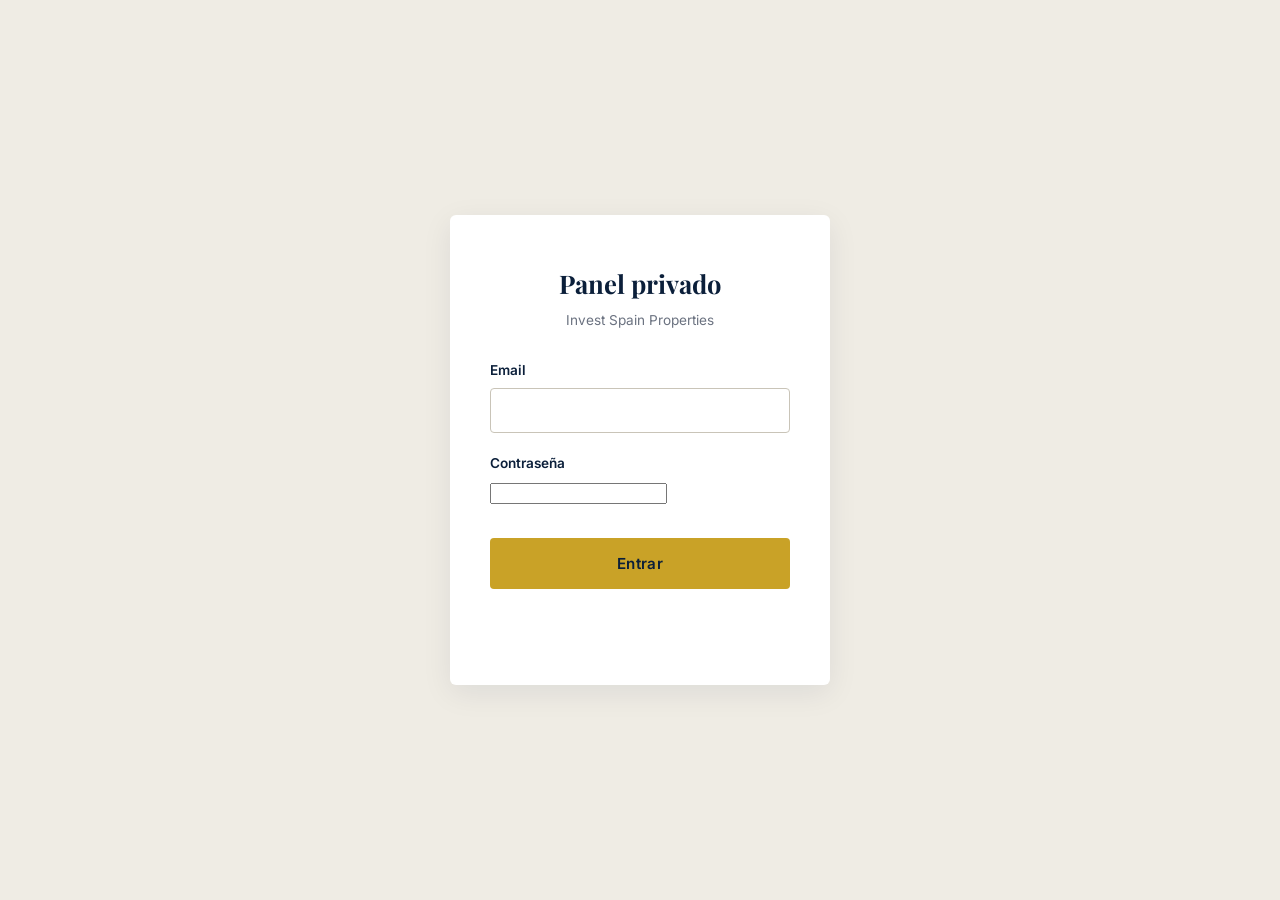
==== admin.html @ a85025eb "Add landing page, lead form, admin panel and Supabase schema Bilingual (ES/EN) real estate investor " ====
<!DOCTYPE html>
<html lang="es">
<head>
  <meta charset="UTF-8">
  <meta name="viewport" content="width=device-width, initial-scale=1.0">
  <meta name="robots" content="noindex, nofollow">
  <title>Panel privado — Invest Spain Properties</title>
  <link rel="preconnect" href="https://fonts.googleapis.com">
  <link href="https://fonts.googleapis.com/css2?family=Playfair+Display:wght@600;700&family=Inter:wght@400;500;600&display=swap" rel="stylesheet">
  <link rel="stylesheet" href="estilos.css">
</head>
<body class="admin-body">

  <!-- Pantalla de login -->
  <section class="admin-login" id="admin-login">
    <form class="admin-login-card" id="login-form">
      <h1>Panel privado</h1>
      <p class="admin-login-sub">Invest Spain Properties</p>
      <div class="campo">
        <label for="login-email">Email</label>
        <input type="email" id="login-email" required>
      </div>
      <div class="campo">
        <label for="login-password">Contraseña</label>
        <input type="password" id="login-password" required>
      </div>
      <button type="submit" class="btn-primary btn-submit">Entrar</button>
      <p class="form-status" id="login-status"></p>
    </form>
  </section>

  <!-- Dashboard -->
  <section class="admin-dashboard" id="admin-dashboard" hidden>
    <nav class="topbar">
      <div class="topbar-inner">
        <span class="logo">Panel privado</span>
        <button class="lang-toggle" id="logout-btn" type="button">Salir</button>
      </div>
    </nav>

    <div class="admin-wrap">
      <div class="admin-header">
        <h1>Leads</h1>
        <div class="admin-filtros">
          <select id="filtro-status">
            <option value="">Todos los estados</option>
            <option value="new">Nuevo</option>
            <option value="contacted">Contactado</option>
            <option value="qualified">Cualificado</option>
            <option value="won">Ganado</option>
            <option value="lost">Perdido</option>
          </select>
          <button class="btn-primary" id="refrescar-btn" type="button">Refrescar</button>
        </div>
      </div>

      <p class="form-status" id="dashboard-status"></p>

      <div class="admin-tabla-wrap">
        <table class="admin-tabla" id="tabla-leads">
          <thead>
            <tr>
              <th>Fecha</th>
              <th>Nombre</th>
              <th>Contacto</th>
              <th>País</th>
              <th>Presupuesto</th>
              <th>Zona</th>
              <th>Plazo</th>
              <th>Propiedades</th>
              <th>Estado</th>
              <th>Notas</th>
            </tr>
          </thead>
          <tbody id="tabla-leads-body">
            <!-- filas generadas por admin.js -->
          </tbody>
        </table>
      </div>
    </div>
  </section>

  <script src="admin.js"></script>
</body>
</html>
---- estilos.css ----
* {
  box-sizing: border-box;
}

body {
  margin: 0;
  font-family: 'Inter', sans-serif;
  background-color: #F7F6F3;
  color: #14213D;
  line-height: 1.6;
}

h1, h2, h3 {
  font-family: 'Playfair Display', serif;
  margin: 0;
}

/* --- TOPBAR --- */
.topbar {
  position: sticky;
  top: 0;
  z-index: 100;
  background-color: #0B1F3A;
}

.topbar-inner {
  max-width: 1100px;
  margin: 0 auto;
  padding: 18px 24px;
  display: flex;
  justify-content: space-between;
  align-items: center;
}

.logo {
  font-family: 'Playfair Display', serif;
  font-weight: 700;
  font-size: 1.15rem;
  color: #F7F6F3;
}

.lang-toggle {
  font-family: 'Inter', sans-serif;
  font-weight: 600;
  font-size: 0.8rem;
  background: none;
  border: 1px solid #C9A227;
  color: #C9A227;
  padding: 6px 14px;
  border-radius: 999px;
  cursor: pointer;
  letter-spacing: 0.05em;
  transition: background-color 0.2s ease, color 0.2s ease;
}

.lang-toggle:hover {
  background-color: #C9A227;
  color: #0B1F3A;
}

/* --- HERO --- */
.hero {
  background-color: #0B1F3A;
  color: #F7F6F3;
  padding: 100px 24px 90px;
}

.hero-inner {
  max-width: 760px;
  margin: 0 auto;
  text-align: center;
}

.hero h1 {
  font-size: clamp(2rem, 5vw, 3.2rem);
  line-height: 1.15;
  color: #F7F6F3;
}

.hero-sub {
  font-size: 1.15rem;
  color: #C7CBD6;
  max-width: 560px;
  margin: 24px auto 0;
}

.btn-primary {
  display: inline-block;
  margin-top: 36px;
  background-color: #C9A227;
  color: #0B1F3A;
  font-family: 'Inter', sans-serif;
  font-weight: 600;
  font-size: 0.95rem;
  text-decoration: none;
  padding: 16px 36px;
  border-radius: 4px;
  letter-spacing: 0.02em;
  border: none;
  cursor: pointer;
  transition: background-color 0.2s ease, transform 0.2s ease;
}

.btn-primary:hover {
  background-color: #E0BC4A;
  transform: translateY(-1px);
}

/* --- VALORES --- */
.valores {
  max-width: 1100px;
  margin: 0 auto;
  padding: 72px 24px;
  display: grid;
  grid-template-columns: repeat(3, 1fr);
  gap: 40px;
}

.valor-numero {
  font-family: 'Playfair Display', serif;
  font-size: 0.9rem;
  color: #C9A227;
  letter-spacing: 0.05em;
}

.valores h3 {
  font-size: 1.25rem;
  margin: 12px 0 10px;
  color: #0B1F3A;
}

.valores p {
  font-size: 0.95rem;
  color: #4B5468;
  margin: 0;
}

@media (max-width: 780px) {
  .valores {
    grid-template-columns: 1fr;
  }
}

/* --- FORM --- */
.form-section {
  background-color: #EFECE4;
  padding: 80px 24px;
}

.form-wrap {
  max-width: 620px;
  margin: 0 auto;
}

.form-section h2 {
  font-size: clamp(1.7rem, 4vw, 2.3rem);
  color: #0B1F3A;
  text-align: center;
}

.form-intro {
  text-align: center;
  color: #4B5468;
  margin: 14px 0 40px;
}

.campo {
  margin-bottom: 20px;
}

.campo-fila {
  display: grid;
  grid-template-columns: 1fr 1fr;
  gap: 20px;
}

@media (max-width: 560px) {
  .campo-fila {
    grid-template-columns: 1fr;
  }
}

.campo label,
.campo-label {
  display: block;
  font-size: 0.85rem;
  font-weight: 600;
  color: #0B1F3A;
  margin-bottom: 6px;
}

.campo input[type="text"],
.campo input[type="email"],
.campo input[type="tel"],
.campo input[type="number"],
.campo select {
  width: 100%;
  padding: 12px 14px;
  font-family: 'Inter', sans-serif;
  font-size: 0.95rem;
  border: 1px solid #C9C4B8;
  border-radius: 4px;
  background-color: #FFFFFF;
  color: #14213D;
}

.campo input:focus,
.campo select:focus {
  outline: none;
  border-color: #C9A227;
}

.radio-fila {
  display: flex;
  gap: 24px;
  margin-top: 6px;
}

.radio-opcion {
  display: flex;
  align-items: center;
  gap: 8px;
  font-size: 0.95rem;
  font-weight: 400;
  cursor: pointer;
}

.btn-submit {
  width: 100%;
  text-align: center;
  margin-top: 12px;
}

.form-status {
  text-align: center;
  margin-top: 16px;
  font-size: 0.9rem;
  min-height: 1.2em;
}

.form-status.ok {
  color: #1D7A4C;
}

.form-status.error {
  color: #B3261E;
}

/* --- FOOTER --- */
.site-footer {
  background-color: #0B1F3A;
  color: #9AA2B5;
  text-align: center;
  padding: 28px 24px;
  font-size: 0.8rem;
}

/* ============================================================
   PANEL PRIVADO (admin.html)
   ============================================================ */
.admin-body {
  background-color: #EFECE4;
  min-height: 100vh;
}

.admin-login {
  min-height: 100vh;
  display: flex;
  align-items: center;
  justify-content: center;
  padding: 24px;
}

.admin-login-card {
  background-color: #FFFFFF;
  border-radius: 6px;
  padding: 48px 40px;
  max-width: 380px;
  width: 100%;
  box-shadow: 0 8px 30px rgba(11, 31, 58, 0.08);
}

.admin-login-card h1 {
  font-size: 1.6rem;
  color: #0B1F3A;
  text-align: center;
}

.admin-login-sub {
  text-align: center;
  color: #6B7280;
  font-size: 0.85rem;
  margin: 6px 0 28px;
}

.admin-wrap {
  max-width: 1300px;
  margin: 0 auto;
  padding: 40px 24px 80px;
}

.admin-header {
  display: flex;
  justify-content: space-between;
  align-items: center;
  flex-wrap: wrap;
  gap: 16px;
  margin-bottom: 24px;
}

.admin-header h1 {
  color: #0B1F3A;
  font-size: 1.8rem;
}

.admin-filtros {
  display: flex;
  gap: 12px;
  align-items: center;
}

.admin-filtros select {
  padding: 10px 14px;
  border: 1px solid #C9C4B8;
  border-radius: 4px;
  font-family: 'Inter', sans-serif;
  background-color: #FFFFFF;
}

.admin-filtros .btn-primary {
  margin-top: 0;
  padding: 10px 20px;
}

.admin-tabla-wrap {
  background-color: #FFFFFF;
  border-radius: 6px;
  overflow-x: auto;
  box-shadow: 0 2px 12px rgba(11, 31, 58, 0.06);
}

.admin-tabla {
  width: 100%;
  border-collapse: collapse;
  font-size: 0.85rem;
  min-width: 1100px;
}

.admin-tabla th {
  text-align: left;
  padding: 14px 12px;
  background-color: #0B1F3A;
  color: #F7F6F3;
  font-weight: 600;
  white-space: nowrap;
}

.admin-tabla td {
  padding: 12px;
  border-bottom: 1px solid #EFECE4;
  vertical-align: top;
}

.admin-tabla tr:last-child td {
  border-bottom: none;
}

.admin-tel {
  color: #6B7280;
  font-size: 0.8rem;
}

.admin-tabla select {
  padding: 6px 8px;
  border: 1px solid #C9C4B8;
  border-radius: 4px;
  font-family: 'Inter', sans-serif;
  font-size: 0.85rem;
}

.admin-notas {
  width: 180px;
  min-width: 180px;
  padding: 6px 8px;
  border: 1px solid #C9C4B8;
  border-radius: 4px;
  font-family: 'Inter', sans-serif;
  font-size: 0.85rem;
  resize: vertical;
}
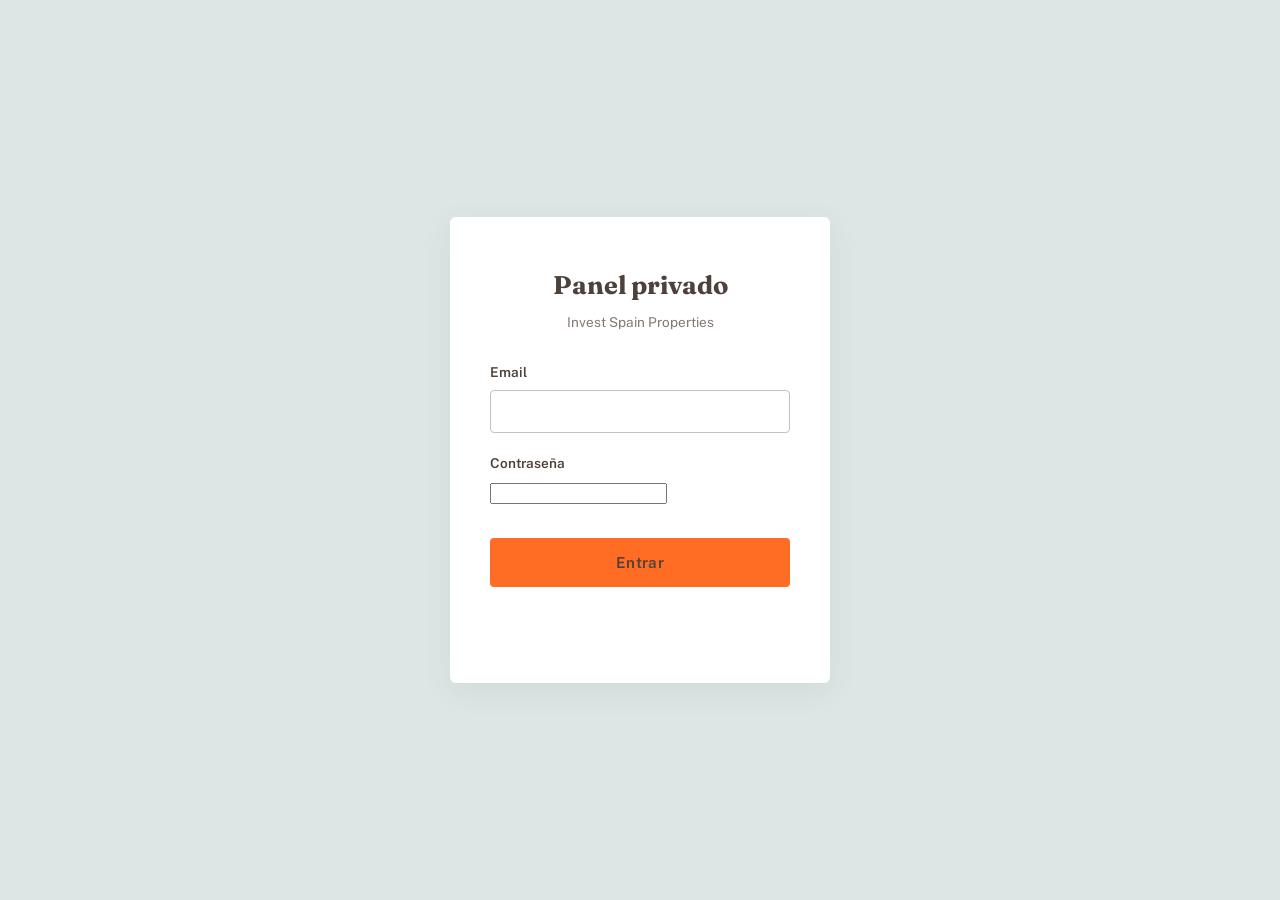
==== commit f8aa3123: "changes & colors" ====
--- a/admin.html
+++ b/admin.html
@@ -5,8 +5,9 @@
   <meta name="viewport" content="width=device-width, initial-scale=1.0">
   <meta name="robots" content="noindex, nofollow">
   <title>Panel privado — Invest Spain Properties</title>
+  <link rel="icon" type="image/svg+xml" href="favicon.svg">
   <link rel="preconnect" href="https://fonts.googleapis.com">
-  <link href="https://fonts.googleapis.com/css2?family=Playfair+Display:wght@600;700&family=Inter:wght@400;500;600&display=swap" rel="stylesheet">
+  <link href="https://fonts.googleapis.com/css2?family=Fraunces:opsz,wght@9..144,600;9..144,700&family=Public+Sans:wght@400;500;600&display=swap" rel="stylesheet">
   <link rel="stylesheet" href="estilos.css">
 </head>
 <body class="admin-body">
@@ -33,14 +34,85 @@
   <section class="admin-dashboard" id="admin-dashboard" hidden>
     <nav class="topbar">
       <div class="topbar-inner">
-        <span class="logo">Panel privado</span>
-        <button class="lang-toggle" id="logout-btn" type="button">Salir</button>
+        <span class="logo">
+          <svg width="22" height="22" viewBox="0 0 80 80" fill="none" xmlns="http://www.w3.org/2000/svg" aria-hidden="true">
+            <path d="M40 6 L74 40 L40 74 L6 40 Z" stroke="#EEF4F3" stroke-width="2"/>
+            <g fill="#EEF4F3">
+              <rect x="26" y="38" width="6" height="16" />
+              <rect x="37" y="28" width="6" height="26" />
+              <rect x="48" y="34" width="6" height="20" />
+            </g>
+          </svg>
+          Panel privado
+        </span>
+        <div class="topbar-nav">
+          <a href="admin.html" class="nav-link nav-link-activo">Leads</a>
+          <a href="dossiers.html" class="nav-link">Mis inmuebles</a>
+          <a href="marketing.html" class="nav-link">Email-marketing</a>
+          <button class="lang-toggle" id="logout-btn" type="button">Salir</button>
+        </div>
       </div>
     </nav>
 
     <div class="admin-wrap">
       <div class="admin-header">
         <h1>Leads</h1>
+        <button class="btn-primary" id="nuevo-lead-btn" type="button">+ Nuevo lead</button>
+      </div>
+
+      <section class="lead-nuevo-form" id="lead-nuevo-form" hidden>
+        <h2>Nuevo lead</h2>
+        <form id="crear-lead-form">
+          <div class="campo-fila">
+            <div class="campo">
+              <label for="nl-nombre">Nombre completo</label>
+              <input type="text" id="nl-nombre" required>
+            </div>
+            <div class="campo">
+              <label for="nl-email">Email</label>
+              <input type="email" id="nl-email" required>
+            </div>
+          </div>
+          <div class="campo-fila">
+            <div class="campo">
+              <label for="nl-telefono">Teléfono</label>
+              <input type="tel" id="nl-telefono">
+            </div>
+            <div class="campo">
+              <label for="nl-pais">País</label>
+              <input type="text" id="nl-pais" required>
+            </div>
+          </div>
+          <div class="campo-fila">
+            <div class="campo">
+              <label for="nl-presupuesto">Presupuesto</label>
+              <select id="nl-presupuesto" required></select>
+            </div>
+            <div class="campo">
+              <label for="nl-zona">Zona de interés</label>
+              <select id="nl-zona" required></select>
+            </div>
+          </div>
+          <div class="campo-fila">
+            <div class="campo">
+              <label for="nl-plazo">Plazo</label>
+              <select id="nl-plazo" required></select>
+            </div>
+            <div class="campo">
+              <label for="nl-propiedades">Nº propiedades en España (si tiene)</label>
+              <input type="number" id="nl-propiedades" min="0">
+            </div>
+          </div>
+          <div class="dossier-editor-botones">
+            <button type="submit" class="btn-primary">Guardar lead</button>
+            <button type="button" class="btn-secundario" id="cancelar-lead-btn">Cancelar</button>
+          </div>
+          <p class="form-status" id="crear-lead-status"></p>
+        </form>
+      </section>
+
+      <div class="admin-header">
+        <p></p>
         <div class="admin-filtros">
           <select id="filtro-status">
             <option value="">Todos los estados</option>
@@ -49,7 +121,23 @@
             <option value="qualified">Cualificado</option>
             <option value="won">Ganado</option>
             <option value="lost">Perdido</option>
+            <option value="blacklisted">Lista negra</option>
           </select>
+          <select id="filtro-presupuesto">
+            <option value="">Todos los presupuestos</option>
+          </select>
+          <select id="filtro-zona">
+            <option value="">Todas las zonas</option>
+          </select>
+          <select id="filtro-plazo">
+            <option value="">Todos los plazos</option>
+          </select>
+          <div class="admin-filtro-rango">
+            <input type="number" id="filtro-propiedades-min" min="0" placeholder="Mín. propiedades">
+            <span>–</span>
+            <input type="number" id="filtro-propiedades-max" min="0" placeholder="Máx.">
+          </div>
+          <button class="btn-secundario" id="limpiar-filtros-btn" type="button">Limpiar filtros</button>
           <button class="btn-primary" id="refrescar-btn" type="button">Refrescar</button>
         </div>
       </div>
@@ -70,6 +158,9 @@
               <th>Propiedades</th>
               <th>Estado</th>
               <th>Notas</th>
+              <th>Marketing</th>
+              <th>Última edición</th>
+              <th>Acciones</th>
             </tr>
           </thead>
           <tbody id="tabla-leads-body">
--- a/estilos.css
+++ b/estilos.css
@@ -4,14 +4,14 @@
 
 body {
   margin: 0;
-  font-family: 'Inter', sans-serif;
-  background-color: #F7F6F3;
-  color: #14213D;
+  font-family: 'Public Sans', sans-serif;
+  background-color: #EEF4F3;
+  color: #4E413B;
   line-height: 1.6;
 }
 
 h1, h2, h3 {
-  font-family: 'Playfair Display', serif;
+  font-family: 'Fraunces', serif;
   margin: 0;
 }
 
@@ -20,7 +20,7 @@
   position: sticky;
   top: 0;
   z-index: 100;
-  background-color: #0B1F3A;
+  background-color: #4E413B;
 }
 
 .topbar-inner {
@@ -33,19 +33,22 @@
 }
 
 .logo {
-  font-family: 'Playfair Display', serif;
+  font-family: 'Fraunces', serif;
   font-weight: 700;
   font-size: 1.15rem;
-  color: #F7F6F3;
+  color: #EEF4F3;
+  display: flex;
+  align-items: center;
+  gap: 9px;
 }
 
 .lang-toggle {
-  font-family: 'Inter', sans-serif;
+  font-family: 'Public Sans', sans-serif;
   font-weight: 600;
   font-size: 0.8rem;
   background: none;
-  border: 1px solid #C9A227;
-  color: #C9A227;
+  border: 1px solid #FF6D24;
+  color: #FF6D24;
   padding: 6px 14px;
   border-radius: 999px;
   cursor: pointer;
@@ -54,15 +57,36 @@
 }
 
 .lang-toggle:hover {
-  background-color: #C9A227;
-  color: #0B1F3A;
+  background-color: #FF6D24;
+  color: #4E413B;
 }
 
 /* --- HERO --- */
 .hero {
-  background-color: #0B1F3A;
-  color: #F7F6F3;
+  position: relative;
+  background-color: #4E413B;
+  color: #EEF4F3;
   padding: 100px 24px 90px;
+  overflow: hidden;
+  isolation: isolate;
+}
+
+.hero::before {
+  content: "";
+  position: absolute;
+  inset: 0;
+  background-image: url("data:image/svg+xml,%3Csvg xmlns='http://www.w3.org/2000/svg' width='96' height='96' viewBox='0 0 96 96'%3E%3Cpath d='M48 14 L82 48 L48 82 L14 48 Z' fill='none' stroke='%23F4F1ED' stroke-width='1'/%3E%3C/svg%3E");
+  background-size: 96px 96px;
+  opacity: .06;
+  z-index: -1;
+}
+
+.hero::after {
+  content: "";
+  position: absolute;
+  inset: 0;
+  background: radial-gradient(ellipse at 50% 20%, rgba(255, 109, 36, .16), transparent 60%);
+  z-index: -1;
 }
 
 .hero-inner {
@@ -74,12 +98,12 @@
 .hero h1 {
   font-size: clamp(2rem, 5vw, 3.2rem);
   line-height: 1.15;
-  color: #F7F6F3;
+  color: #EEF4F3;
 }
 
 .hero-sub {
   font-size: 1.15rem;
-  color: #C7CBD6;
+  color: #D8CFC9;
   max-width: 560px;
   margin: 24px auto 0;
 }
@@ -87,9 +111,9 @@
 .btn-primary {
   display: inline-block;
   margin-top: 36px;
-  background-color: #C9A227;
-  color: #0B1F3A;
-  font-family: 'Inter', sans-serif;
+  background-color: #FF6D24;
+  color: #4E413B;
+  font-family: 'Public Sans', sans-serif;
   font-weight: 600;
   font-size: 0.95rem;
   text-decoration: none;
@@ -102,7 +126,7 @@
 }
 
 .btn-primary:hover {
-  background-color: #E0BC4A;
+  background-color: #FF8A4D;
   transform: translateY(-1px);
 }
 
@@ -117,21 +141,21 @@
 }
 
 .valor-numero {
-  font-family: 'Playfair Display', serif;
+  font-family: 'Fraunces', serif;
   font-size: 0.9rem;
-  color: #C9A227;
+  color: #FF6D24;
   letter-spacing: 0.05em;
 }
 
 .valores h3 {
   font-size: 1.25rem;
   margin: 12px 0 10px;
-  color: #0B1F3A;
+  color: #4E413B;
 }
 
 .valores p {
   font-size: 0.95rem;
-  color: #4B5468;
+  color: #857671;
   margin: 0;
 }
 
@@ -143,7 +167,7 @@
 
 /* --- FORM --- */
 .form-section {
-  background-color: #EFECE4;
+  background-color: #DCE7E5;
   padding: 80px 24px;
 }
 
@@ -154,13 +178,13 @@
 
 .form-section h2 {
   font-size: clamp(1.7rem, 4vw, 2.3rem);
-  color: #0B1F3A;
+  color: #4E413B;
   text-align: center;
 }
 
 .form-intro {
   text-align: center;
-  color: #4B5468;
+  color: #857671;
   margin: 14px 0 40px;
 }
 
@@ -185,7 +209,7 @@
   display: block;
   font-size: 0.85rem;
   font-weight: 600;
-  color: #0B1F3A;
+  color: #4E413B;
   margin-bottom: 6px;
 }
 
@@ -196,18 +220,18 @@
 .campo select {
   width: 100%;
   padding: 12px 14px;
-  font-family: 'Inter', sans-serif;
+  font-family: 'Public Sans', sans-serif;
   font-size: 0.95rem;
-  border: 1px solid #C9C4B8;
+  border: 1px solid #C9BEB8;
   border-radius: 4px;
   background-color: #FFFFFF;
-  color: #14213D;
+  color: #4E413B;
 }
 
 .campo input:focus,
 .campo select:focus {
   outline: none;
-  border-color: #C9A227;
+  border-color: #FF6D24;
 }
 
 .radio-fila {
@@ -248,8 +272,8 @@
 
 /* --- FOOTER --- */
 .site-footer {
-  background-color: #0B1F3A;
-  color: #9AA2B5;
+  background-color: #4E413B;
+  color: #C3B3AC;
   text-align: center;
   padding: 28px 24px;
   font-size: 0.8rem;
@@ -259,7 +283,7 @@
    PANEL PRIVADO (admin.html)
    ============================================================ */
 .admin-body {
-  background-color: #EFECE4;
+  background-color: #DCE7E5;
   min-height: 100vh;
 }
 
@@ -269,6 +293,10 @@
   align-items: center;
   justify-content: center;
   padding: 24px;
+}
+
+.admin-login[hidden] {
+  display: none;
 }
 
 .admin-login-card {
@@ -277,18 +305,18 @@
   padding: 48px 40px;
   max-width: 380px;
   width: 100%;
-  box-shadow: 0 8px 30px rgba(11, 31, 58, 0.08);
+  box-shadow: 0 8px 30px rgba(78, 65, 59,0.08);
 }
 
 .admin-login-card h1 {
   font-size: 1.6rem;
-  color: #0B1F3A;
+  color: #4E413B;
   text-align: center;
 }
 
 .admin-login-sub {
   text-align: center;
-  color: #6B7280;
+  color: #857671;
   font-size: 0.85rem;
   margin: 6px 0 28px;
 }
@@ -309,55 +337,90 @@
 }
 
 .admin-header h1 {
-  color: #0B1F3A;
+  color: #4E413B;
   font-size: 1.8rem;
 }
 
 .admin-filtros {
   display: flex;
+  flex-wrap: wrap;
   gap: 12px;
   align-items: center;
 }
 
 .admin-filtros select {
   padding: 10px 14px;
-  border: 1px solid #C9C4B8;
-  border-radius: 4px;
-  font-family: 'Inter', sans-serif;
+  border: 1px solid #C9BEB8;
+  border-radius: 4px;
+  font-family: 'Public Sans', sans-serif;
   background-color: #FFFFFF;
 }
 
 .admin-filtros .btn-primary {
   margin-top: 0;
   padding: 10px 20px;
+}
+
+.btn-secundario {
+  margin-top: 0;
+  padding: 10px 20px;
+  background-color: transparent;
+  color: #4E413B;
+  font-family: 'Public Sans', sans-serif;
+  font-weight: 600;
+  font-size: 0.95rem;
+  border: 1px solid #C9BEB8;
+  border-radius: 4px;
+  cursor: pointer;
+  transition: background-color 0.2s ease;
+}
+
+.btn-secundario:hover {
+  background-color: #DCE7E5;
+}
+
+.admin-filtro-rango {
+  display: flex;
+  align-items: center;
+  gap: 6px;
+  color: #857671;
+}
+
+.admin-filtro-rango input {
+  width: 90px;
+  padding: 10px 12px;
+  border: 1px solid #C9BEB8;
+  border-radius: 4px;
+  font-family: 'Public Sans', sans-serif;
+  font-size: 0.9rem;
 }
 
 .admin-tabla-wrap {
   background-color: #FFFFFF;
   border-radius: 6px;
   overflow-x: auto;
-  box-shadow: 0 2px 12px rgba(11, 31, 58, 0.06);
+  box-shadow: 0 2px 12px rgba(78, 65, 59,0.06);
 }
 
 .admin-tabla {
   width: 100%;
   border-collapse: collapse;
-  font-size: 0.85rem;
-  min-width: 1100px;
+  font-size: 0.78rem;
+  min-width: 900px;
 }
 
 .admin-tabla th {
   text-align: left;
-  padding: 14px 12px;
-  background-color: #0B1F3A;
-  color: #F7F6F3;
+  padding: 10px 8px;
+  background-color: #4E413B;
+  color: #EEF4F3;
   font-weight: 600;
   white-space: nowrap;
 }
 
 .admin-tabla td {
-  padding: 12px;
-  border-bottom: 1px solid #EFECE4;
+  padding: 8px;
+  border-bottom: 1px solid #DCE7E5;
   vertical-align: top;
 }
 
@@ -366,25 +429,612 @@
 }
 
 .admin-tel {
-  color: #6B7280;
+  color: #857671;
   font-size: 0.8rem;
 }
 
 .admin-tabla select {
   padding: 6px 8px;
-  border: 1px solid #C9C4B8;
-  border-radius: 4px;
-  font-family: 'Inter', sans-serif;
-  font-size: 0.85rem;
+  border: 1px solid #C9BEB8;
+  border-radius: 4px;
+  font-family: 'Public Sans', sans-serif;
+  font-size: 0.85rem;
+}
+
+.marketing-nota {
+  color: #857671;
+  font-size: 0.85rem;
+  margin: -8px 0 20px;
+  max-width: 640px;
+}
+
+.marketing-compositor {
+  background-color: #FFFFFF;
+  border-radius: 6px;
+  padding: 28px;
+  margin-top: 28px;
+  max-width: 640px;
+  box-shadow: 0 2px 12px rgba(78, 65, 59,0.06);
+}
+
+.marketing-compositor h2 {
+  font-size: 1.3rem;
+  color: #4E413B;
+  margin-bottom: 8px;
+}
+
+#marketing-seleccionados {
+  color: #857671;
+  font-size: 0.85rem;
+  margin-bottom: 16px;
+}
+
+.marketing-compositor textarea {
+  width: 100%;
+  padding: 12px 14px;
+  font-family: 'Public Sans', sans-serif;
+  font-size: 0.95rem;
+  border: 1px solid #C9BEB8;
+  border-radius: 4px;
+  resize: vertical;
+}
+
+.lead-nuevo-form {
+  background-color: #FFFFFF;
+  border-radius: 6px;
+  padding: 28px;
+  margin-bottom: 24px;
+  box-shadow: 0 2px 12px rgba(78, 65, 59,0.06);
+  max-width: 640px;
+}
+
+.lead-nuevo-form h2 {
+  font-size: 1.3rem;
+  color: #4E413B;
+  margin-bottom: 16px;
+}
+
+.btn-eliminar {
+  padding: 6px 12px;
+  border: 1px solid #B3261E;
+  border-radius: 4px;
+  background-color: transparent;
+  color: #B3261E;
+  font-family: 'Public Sans', sans-serif;
+  font-size: 0.8rem;
+  font-weight: 600;
+  cursor: pointer;
+  white-space: nowrap;
+  transition: background-color 0.2s ease, color 0.2s ease;
+}
+
+.btn-eliminar:hover {
+  background-color: #B3261E;
+  color: #FFFFFF;
 }
 
 .admin-notas {
-  width: 180px;
-  min-width: 180px;
-  padding: 6px 8px;
-  border: 1px solid #C9C4B8;
-  border-radius: 4px;
-  font-family: 'Inter', sans-serif;
-  font-size: 0.85rem;
+  width: 130px;
+  min-width: 130px;
+  padding: 5px 6px;
+  border: 1px solid #C9BEB8;
+  border-radius: 4px;
+  font-family: 'Public Sans', sans-serif;
+  font-size: 0.78rem;
   resize: vertical;
 }
+
+.admin-input {
+  width: 100%;
+  min-width: 85px;
+  padding: 5px 6px;
+  margin-bottom: 4px;
+  border: 1px solid #C9BEB8;
+  border-radius: 4px;
+  font-family: 'Public Sans', sans-serif;
+  font-size: 0.78rem;
+}
+
+.admin-input:last-child {
+  margin-bottom: 0;
+}
+
+.admin-input-num {
+  width: 70px;
+  min-width: 70px;
+  display: inline-block;
+  margin-left: 8px;
+  margin-bottom: 0;
+}
+
+.checkbox-marketing {
+  width: 18px;
+  height: 18px;
+  accent-color: #1D7A4C;
+  cursor: pointer;
+}
+
+.admin-input-num:disabled {
+  background-color: #DCE7E5;
+  color: #C3B3AC;
+}
+
+/* --- Navegación entre páginas del panel --- */
+.topbar-nav {
+  display: flex;
+  align-items: center;
+  gap: 20px;
+}
+
+.nav-link {
+  font-family: 'Public Sans', sans-serif;
+  font-weight: 600;
+  font-size: 0.85rem;
+  color: #D8CFC9;
+  text-decoration: none;
+}
+
+.nav-link:hover,
+.nav-link-activo {
+  color: #FF6D24;
+}
+
+/* --- Lista de dossiers --- */
+.dossiers-lista {
+  display: grid;
+  grid-template-columns: repeat(auto-fill, minmax(240px, 1fr));
+  gap: 20px;
+  margin-bottom: 32px;
+}
+
+.dossier-tarjeta {
+  background-color: #FFFFFF;
+  border-radius: 6px;
+  overflow: hidden;
+  cursor: pointer;
+  box-shadow: 0 2px 12px rgba(78, 65, 59,0.06);
+  transition: transform 0.15s ease, opacity 0.25s ease, scale 0.25s ease;
+}
+
+.dossier-tarjeta:hover {
+  transform: translateY(-2px);
+}
+
+.dossier-tarjeta-saliendo {
+  opacity: 0;
+  scale: 0.92;
+  pointer-events: none;
+}
+
+.dossier-tarjeta img,
+.dossier-tarjeta-sin-foto {
+  width: 100%;
+  height: 140px;
+  object-fit: cover;
+  background-color: #DCE7E5;
+}
+
+.dossier-tarjeta-info {
+  padding: 14px 16px;
+}
+
+.dossier-tarjeta-info h3 {
+  font-size: 1.05rem;
+  color: #4E413B;
+  margin: 0 0 4px;
+}
+
+.dossier-tarjeta-info p {
+  font-size: 0.85rem;
+  color: #857671;
+  margin: 0 0 2px;
+}
+
+.dossier-tarjeta-acciones {
+  display: flex;
+  gap: 8px;
+  margin-top: 10px;
+}
+
+.dossier-tarjeta-acciones button {
+  flex: 1;
+}
+
+.btn-editar {
+  padding: 6px 12px;
+  border: 1px solid #1D4ED8;
+  border-radius: 4px;
+  background-color: transparent;
+  color: #1D4ED8;
+  font-family: 'Public Sans', sans-serif;
+  font-size: 0.8rem;
+  font-weight: 600;
+  cursor: pointer;
+  white-space: nowrap;
+  transition: background-color 0.2s ease, color 0.2s ease;
+}
+
+.btn-editar:hover {
+  background-color: #1D4ED8;
+  color: #FFFFFF;
+}
+
+.dossier-tarjeta-badge {
+  display: inline-block;
+  margin-top: 6px;
+  font-size: 0.7rem;
+  font-weight: 600;
+  color: #1D7A4C;
+  background-color: #E4F3EA;
+  padding: 2px 8px;
+  border-radius: 999px;
+}
+
+/* --- Editor de dossier --- */
+.dossier-editor {
+  display: grid;
+  grid-template-columns: 420px 1fr;
+  gap: 32px;
+  align-items: start;
+}
+
+@media (max-width: 960px) {
+  .dossier-editor {
+    grid-template-columns: 1fr;
+  }
+}
+
+.dossier-editor-form {
+  background-color: #FFFFFF;
+  border-radius: 6px;
+  padding: 28px;
+  box-shadow: 0 2px 12px rgba(78, 65, 59,0.06);
+}
+
+.dossier-editor-form h2 {
+  font-size: 1.3rem;
+  color: #4E413B;
+  margin-bottom: 20px;
+}
+
+/* --- Pestañas Mis inmuebles: Dossiers / Seguimiento --- */
+.inmuebles-tabs {
+  display: flex;
+  gap: 4px;
+  margin-bottom: 24px;
+  border-bottom: 1px solid #C9BEB8;
+}
+
+.inmuebles-tab {
+  padding: 12px 20px;
+  border: none;
+  background: none;
+  font-family: 'Public Sans', sans-serif;
+  font-weight: 600;
+  font-size: 0.9rem;
+  color: #857671;
+  cursor: pointer;
+  border-bottom: 2px solid transparent;
+  margin-bottom: -1px;
+}
+
+.inmuebles-tab-activa {
+  color: #4E413B;
+  border-bottom-color: #FF6D24;
+}
+
+.inmuebles-tab-panel[hidden] {
+  display: none;
+}
+
+/* --- Seguimiento de inmuebles --- */
+.seguimiento-lista {
+  display: grid;
+  grid-template-columns: repeat(auto-fill, minmax(260px, 1fr));
+  gap: 16px;
+  margin-bottom: 32px;
+}
+
+.seguimiento-tarjeta {
+  background-color: #FFFFFF;
+  border-radius: 6px;
+  padding: 16px;
+  box-shadow: 0 2px 12px rgba(78, 65, 59,0.06);
+  cursor: pointer;
+}
+
+.seguimiento-tarjeta h3 {
+  font-size: 1rem;
+  color: #4E413B;
+  margin: 0 0 6px;
+}
+
+.seguimiento-tarjeta p {
+  font-size: 0.85rem;
+  color: #857671;
+  margin: 0 0 8px;
+}
+
+.seguimiento-estado-badge {
+  display: inline-block;
+  font-size: 0.75rem;
+  font-weight: 600;
+  padding: 3px 10px;
+  border-radius: 999px;
+}
+
+.seguimiento-estado-available { background-color: #E4F3EA; color: #1D7A4C; }
+.seguimiento-estado-reserved { background-color: #FEF3C7; color: #92400E; }
+.seguimiento-estado-negotiating { background-color: #DBEAFE; color: #1D4ED8; }
+.seguimiento-estado-sold { background-color: #E5E7EB; color: #374151; }
+.seguimiento-estado-withdrawn { background-color: #FEE2E2; color: #B3261E; }
+
+.seguimiento-detalle {
+  background-color: #FFFFFF;
+  border-radius: 6px;
+  padding: 28px;
+  box-shadow: 0 2px 12px rgba(78, 65, 59,0.06);
+  max-width: 640px;
+}
+
+.seguimiento-detalle-cabecera {
+  display: flex;
+  justify-content: space-between;
+  align-items: center;
+  margin-bottom: 16px;
+}
+
+.seguimiento-detalle-cabecera h2 {
+  font-size: 1.3rem;
+  color: #4E413B;
+}
+
+.seguimiento-comparativa {
+  background-color: #EEF4F3;
+  border-radius: 6px;
+  padding: 14px 16px;
+  margin: 16px 0;
+  font-size: 0.9rem;
+  color: #4E413B;
+}
+
+.seguimiento-bloque {
+  margin-top: 24px;
+}
+
+.seguimiento-bloque h3 {
+  font-family: 'Fraunces', serif;
+  font-size: 1.05rem;
+  color: #4E413B;
+  margin-bottom: 10px;
+}
+
+.seguimiento-lista-simple {
+  list-style: none;
+  padding: 0;
+  margin: 10px 0 0;
+}
+
+.seguimiento-lista-simple li {
+  display: flex;
+  justify-content: space-between;
+  align-items: center;
+  padding: 8px 12px;
+  background-color: #EEF4F3;
+  border-radius: 4px;
+  margin-bottom: 6px;
+  font-size: 0.85rem;
+}
+
+.seguimiento-lista-simple li a {
+  color: #4E413B;
+  font-weight: 600;
+}
+
+.seguimiento-lista-simple button {
+  border: none;
+  background: none;
+  color: #B3261E;
+  cursor: pointer;
+  font-size: 0.85rem;
+  font-weight: 600;
+}
+
+.dossier-file-fila {
+  display: flex;
+  align-items: center;
+  gap: 10px;
+  flex-wrap: wrap;
+}
+
+.dossier-file-preview {
+  display: flex;
+  flex-wrap: wrap;
+  gap: 8px;
+  margin-top: 8px;
+}
+
+.dossier-file-preview-item {
+  position: relative;
+  width: 72px;
+  height: 72px;
+}
+
+.dossier-file-preview-item img {
+  width: 100%;
+  height: 100%;
+  object-fit: cover;
+  border-radius: 4px;
+  border: 1px solid #C9BEB8;
+}
+
+.dossier-file-preview-quitar {
+  position: absolute;
+  top: -6px;
+  right: -6px;
+  width: 20px;
+  height: 20px;
+  border-radius: 50%;
+  border: none;
+  background-color: #B3261E;
+  color: #FFFFFF;
+  font-size: 0.85rem;
+  line-height: 1;
+  cursor: pointer;
+  display: flex;
+  align-items: center;
+  justify-content: center;
+}
+
+.dossier-editor-botones .btn-eliminar {
+  padding: 10px 20px;
+}
+
+.dossier-editor-botones {
+  display: flex;
+  gap: 12px;
+  margin-top: 8px;
+}
+
+.dossier-preview-wrap {
+  position: sticky;
+  top: 90px;
+}
+
+.dossier-preview-acciones {
+  display: flex;
+  align-items: center;
+  gap: 16px;
+  margin-bottom: 16px;
+}
+
+.dossier-preview-acciones .btn-primary {
+  margin-top: 0;
+}
+
+.dossier-preview-acciones a {
+  font-size: 0.85rem;
+  color: #4E413B;
+  font-weight: 600;
+}
+
+/* --- El documento del dossier (esto es lo que se convierte en PDF) --- */
+.dossier-pdf {
+  background-color: #FFFFFF;
+  max-width: 720px;
+  margin: 0 auto;
+  box-shadow: 0 4px 24px rgba(78, 65, 59,0.1);
+  font-family: 'Public Sans', sans-serif;
+  color: #4E413B;
+}
+
+.dossier-pdf-portada {
+  height: 320px;
+  background-size: cover;
+  background-position: center;
+  background-color: #4E413B;
+  display: flex;
+  align-items: flex-end;
+}
+
+.dossier-pdf-portada-overlay {
+  width: 100%;
+  padding: 28px;
+  background: linear-gradient(to top, rgba(78, 65, 59,0.92), rgba(78, 65, 59,0));
+  color: #FFFFFF;
+}
+
+.dossier-pdf-portada-overlay h1 {
+  font-family: 'Fraunces', serif;
+  font-size: 1.8rem;
+  color: #FFFFFF;
+  margin-bottom: 4px;
+}
+
+.dossier-pdf-portada-overlay p {
+  margin: 0 0 10px;
+  color: #D8CFC9;
+}
+
+.dossier-pdf-precio {
+  display: inline-block;
+  background-color: #FF6D24;
+  color: #4E413B;
+  font-weight: 700;
+  padding: 6px 16px;
+  border-radius: 4px;
+  font-size: 1.05rem;
+}
+
+.dossier-pdf-seccion {
+  padding: 24px 28px;
+  border-bottom: 1px solid #DCE7E5;
+}
+
+.dossier-pdf-seccion h2 {
+  font-family: 'Fraunces', serif;
+  font-size: 1.1rem;
+  color: #4E413B;
+  margin-bottom: 12px;
+}
+
+.dossier-pdf-seccion p {
+  font-size: 0.92rem;
+  line-height: 1.6;
+  color: #857671;
+  margin: 0;
+}
+
+.dossier-pdf-datos {
+  display: grid;
+  grid-template-columns: repeat(3, 1fr);
+  gap: 16px;
+}
+
+.dossier-pdf-datos div {
+  display: flex;
+  flex-direction: column;
+  gap: 2px;
+}
+
+.dossier-pdf-datos b {
+  font-size: 0.75rem;
+  color: #857671;
+  font-weight: 600;
+}
+
+.dossier-pdf-datos span {
+  font-size: 0.95rem;
+  color: #4E413B;
+  font-weight: 600;
+}
+
+.dossier-pdf-galeria {
+  display: grid;
+  grid-template-columns: repeat(3, 1fr);
+  gap: 8px;
+}
+
+.dossier-pdf-galeria img {
+  width: 100%;
+  height: 90px;
+  object-fit: cover;
+  border-radius: 4px;
+}
+
+.dossier-pdf-plano {
+  width: 100%;
+  border-radius: 4px;
+}
+
+.dossier-pdf-contacto {
+  background-color: #4E413B;
+  color: #EEF4F3;
+  padding: 20px 28px;
+  text-align: center;
+}
+
+.dossier-pdf-contacto p {
+  margin: 0;
+  font-size: 0.85rem;
+}
